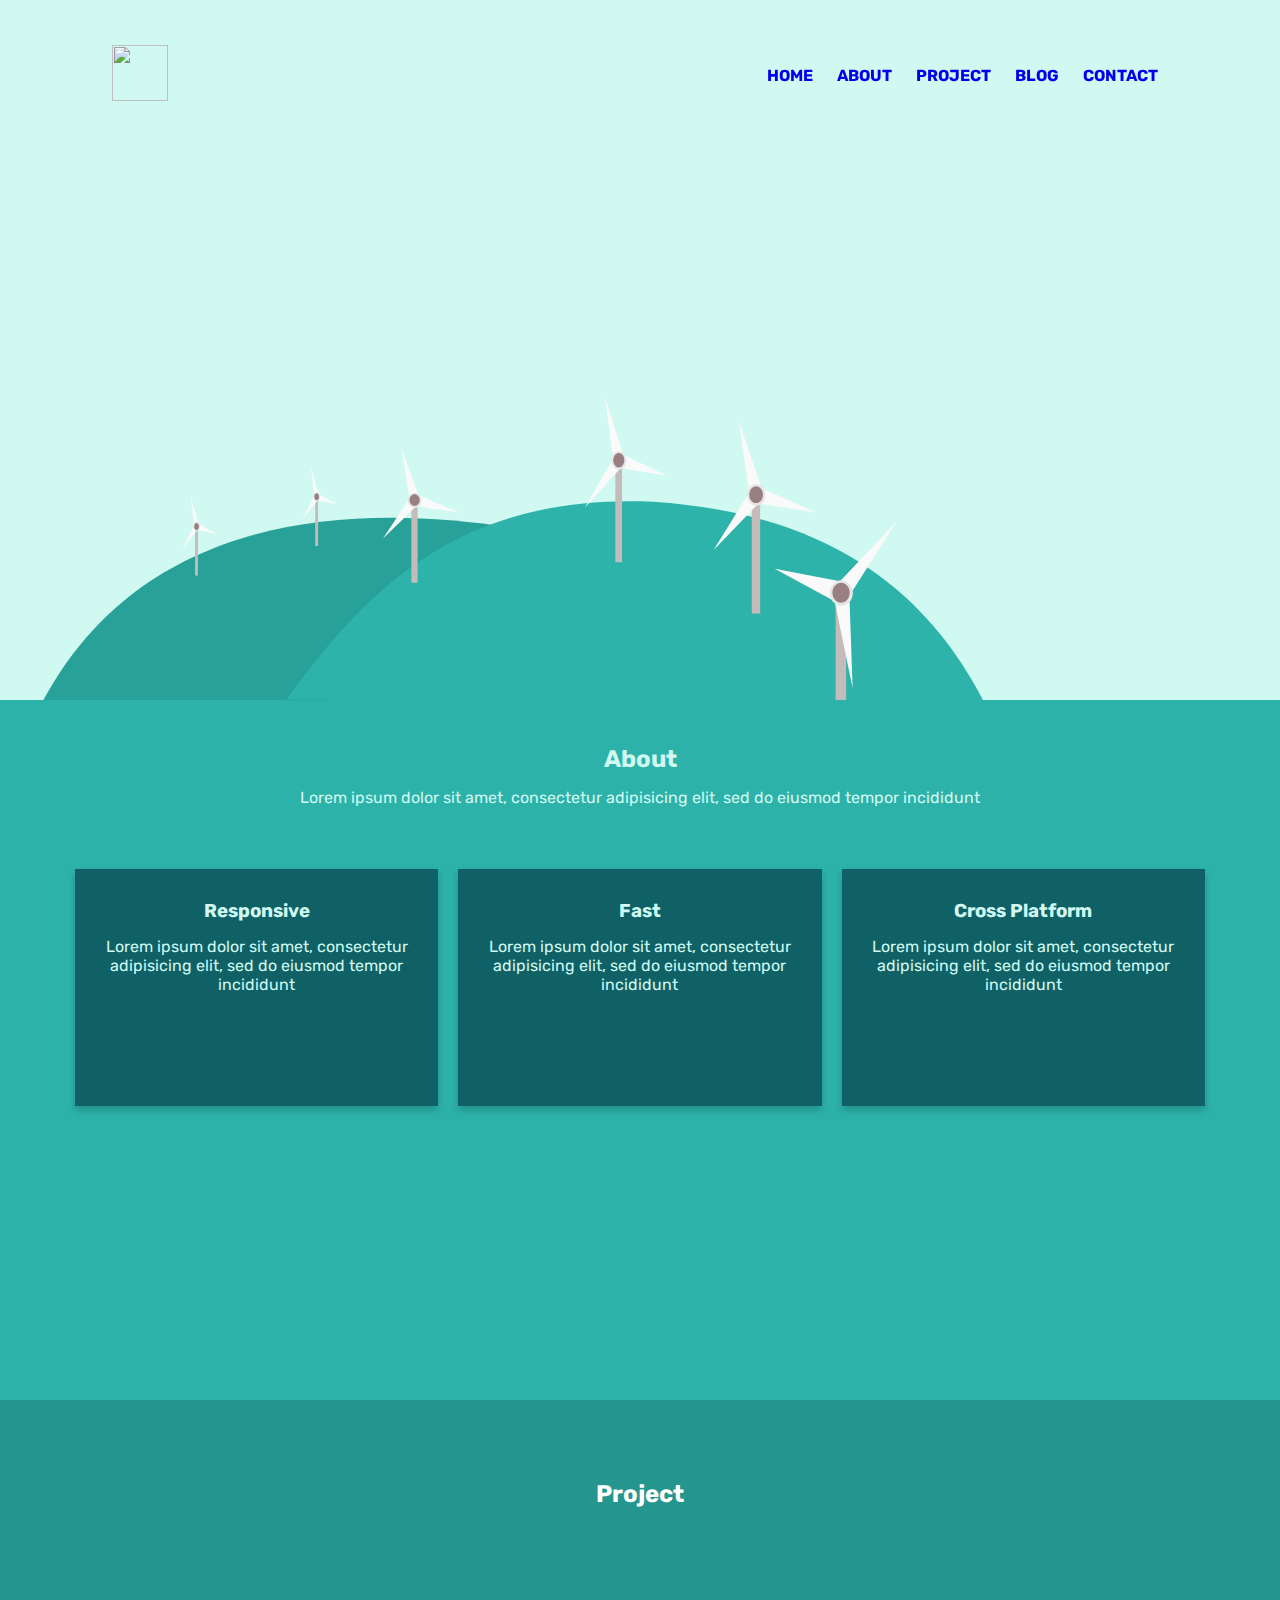
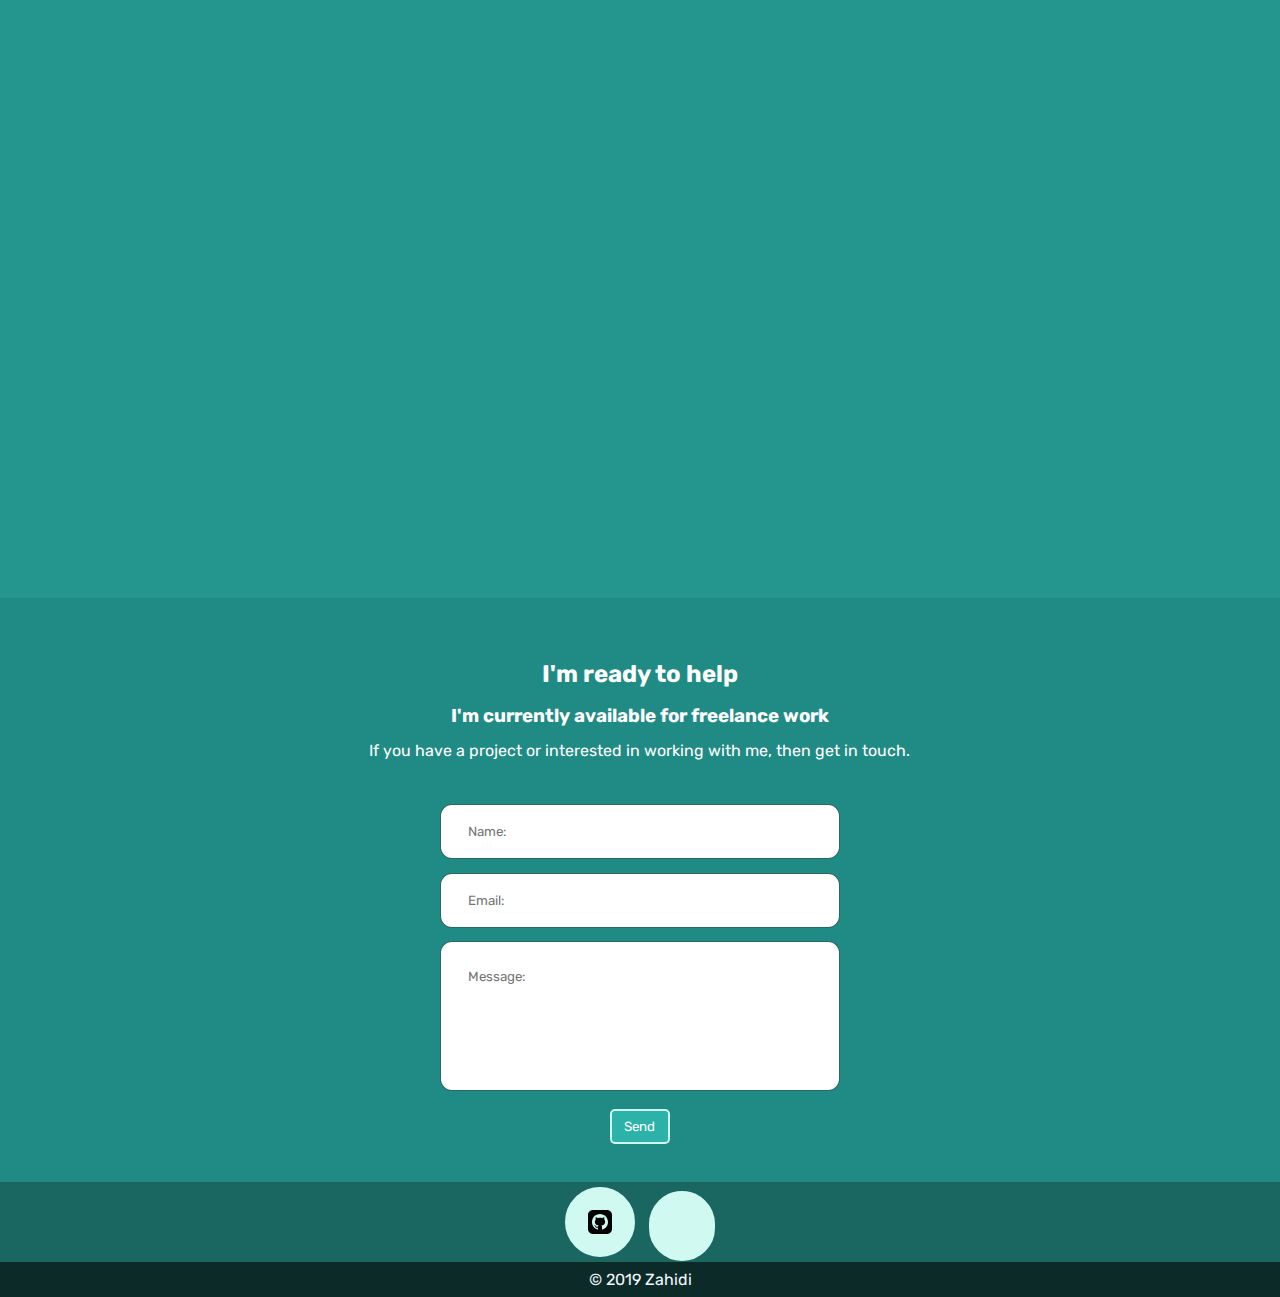
==== index.html @ dbd7392b "footer" ====
<!DOCTYPE html>
<html lang="en">
<head>
    <meta charset="UTF-8">
    <meta http-equiv="X-UA-Compatible" content="IE=edge">
    <meta name="viewport" content="width=device-width, initial-scale=1.0">
    <link rel="stylesheet" href="asset/style.css">
    
    <title>port</title>
</head>
<body>
    <header>
        <nav id="move" class="">
            <div class="logo"><img src="media/logos.svg" alt=""></div>  
            <div class="resp-nav"><a href="javascript:void(0);" onclick="resp()"><i id="icon" class="fas fa-bars"></i></a></div>
            <ul  >
                <li><a href="#home">Home</a></li>
                <li><a href="#about">About</a></li>
                <li><a href="#project">Project</a></li>
                <li><a href="#blog">Blog</a></li>
                <li><a href="#contact">Contact</a></li>
            </ul>
            
          </nav>
          <div class="front">
            <svg xmlns="http://www.w3.org/2000/svg" viewbox="0 0 1024 764" width="1024" height="700" fill="none" viewBox="0 0 1024 764">
                <path fill="#D0F9F1" d="M1024.43-4H-.327v764.436H1024.43V-4Z"/>
                <path fill="#28A198" d="M-.001 765c228.327-426.159 979.774-45.323 976.793-2.658L-.001 765Z"/>
                <path fill="#2DB3A9" d="M266.034 763.371c88.748-123.657 192.411-224.634 399.526-215.836C809.563 557.012 947.077 608.454 1028 768l-761.966-4.629Z"/>
                <path fill="#C6BBBB" d="M632.118 494.962h-7.333v118.624h7.333V494.962Z"/>
                <path fill="#E6E6E6" d="m617.224 586.221-.129-1.161-.719-.685.823.433.808-.482-.695.728-.088 1.167Z"/>
                <path fill="#FAFAFA" d="m591.451 554.262 30.996-53.91-8.912-66.726 19.751 62.509 48.085 23.141-50.747-8.6-39.173 43.586Z"/>
                <path fill="#E6E6E6" d="M628.74 512.752c4.453 0 8.063-4.535 8.063-10.13 0-5.594-3.61-10.129-8.063-10.129-4.453 0-8.063 4.535-8.063 10.129 0 5.595 3.61 10.13 8.063 10.13Z"/>
                <path fill="#998080" d="M628.567 510.232c3.318 0 6.008-3.52 6.008-7.862 0-4.342-2.69-7.862-6.008-7.862s-6.008 3.52-6.008 7.862c0 4.342 2.69 7.862 6.008 7.862Z"/>
                <path fill="#C6BBBB" d="M782.86 531.255h-9.162v138.2h9.162v-138.2Z"/>
                <path fill="#FAFAFA" d="m732.052 600.341 38.726-62.806-11.135-77.738 24.676 72.825 60.075 26.959-63.401-10.018-48.941 50.778Z"/>
                <path fill="#E6E6E6" d="M778.64 551.981c5.563 0 10.073-5.284 10.073-11.801 0-6.518-4.51-11.801-10.073-11.801-5.563 0-10.073 5.283-10.073 11.801 0 6.517 4.51 11.801 10.073 11.801Z"/>
                <path fill="#998080" d="M778.424 549.045c4.145 0 7.506-4.101 7.506-9.159 0-5.059-3.361-9.159-7.506-9.159-4.146 0-7.506 4.1-7.506 9.159 0 5.058 3.36 9.159 7.506 9.159Z"/>
                <path fill="#C6BBBB" d="M876.712 636.711H865.2v163.368h11.512V636.711Z"/>
                <path fill="#FAFAFA" d="m883.77 751.177-19.577-94.837-65.464-35.64 71.27 13.673 61.944-65.437L880.25 650.1l3.52 101.077Z"/>
                <path fill="#E6E6E6" d="M871.409 661.211c6.991 0 12.658-6.246 12.658-13.951 0-7.704-5.667-13.95-12.658-13.95-6.99 0-12.657 6.246-12.657 13.95 0 7.705 5.667 13.951 12.657 13.951Z"/>
                <path fill="#998080" d="M871.137 657.74c5.209 0 9.432-4.847 9.432-10.827 0-5.979-4.223-10.827-9.432-10.827-5.209 0-9.432 4.848-9.432 10.827 0 5.98 4.223 10.827 9.432 10.827Z"/>
                <path fill="#C6BBBB" d="M408.979 539.714h-6.81v96.252h6.81v-96.252Z"/>
                <path fill="#FAFAFA" d="m371.207 587.83 28.788-43.742-8.277-54.142 18.344 50.72 44.659 18.776-47.132-6.977-36.382 35.365Z"/>
                <path fill="#E6E6E6" d="M405.842 554.149c4.136 0 7.489-3.68 7.489-8.219s-3.353-8.219-7.489-8.219c-4.135 0-7.488 3.68-7.488 8.219s3.353 8.219 7.488 8.219Z"/>
                <path fill="#998080" d="M405.682 552.104c3.081 0 5.58-2.856 5.58-6.379 0-3.523-2.499-6.379-5.58-6.379-3.082 0-5.58 2.856-5.58 6.379 0 3.523 2.498 6.379 5.58 6.379Z"/>
                <path fill="#C6BBBB" d="M300.357 538.69h-3.153v57.101h3.153V538.69Z"/>
                <path fill="#FAFAFA" d="m282.866 567.235 13.331-25.95-3.833-32.119 8.494 30.089 20.679 11.139-21.824-4.14-16.847 20.981Z"/>
                <path fill="#E6E6E6" d="M298.905 547.253c1.915 0 3.467-2.183 3.467-4.875 0-2.693-1.552-4.876-3.467-4.876s-3.468 2.183-3.468 4.876c0 2.692 1.553 4.875 3.468 4.875Z"/>
                <path fill="#998080" d="M298.83 546.04c1.427 0 2.584-1.694 2.584-3.784s-1.157-3.784-2.584-3.784-2.584 1.694-2.584 3.784 1.157 3.784 2.584 3.784Z"/>
                <path fill="#C6BBBB" d="M169.234 571.014h-3.154v57.101h3.154v-57.101Z"/>
                <path fill="#FAFAFA" d="m151.743 599.559 13.33-25.95-3.833-32.119 8.494 30.089 20.68 11.139-21.825-4.14-16.846 20.981Z"/>
                <path fill="#E6E6E6" d="M167.781 579.577c1.915 0 3.467-2.183 3.467-4.875 0-2.693-1.552-4.876-3.467-4.876s-3.468 2.183-3.468 4.876c0 2.692 1.553 4.875 3.468 4.875Z"/>
                <path fill="#998080" d="M167.706 578.364c1.427 0 2.584-1.694 2.584-3.784s-1.157-3.784-2.584-3.784c-1.426 0-2.583 1.694-2.583 3.784s1.157 3.784 2.583 3.784Z"/>
              </svg>
              
          </div>
    </header>
    <section class="about">
        <div class="container">
            <div class="prof">
                <h2 class="tite">About</h2>
                <p>Lorem ipsum dolor sit amet, consectetur adipisicing elit, sed do eiusmod tempor incididunt</p>
            </div>
            <div class="cardRow">
                <div class="cardCont">
                    <div class="card">
                        <h3 class="tite">Responsive</h3>
                        <p>Lorem ipsum dolor sit amet, consectetur adipisicing elit, sed do eiusmod tempor incididunt</p>
                    </div>
                </div>
                <div class="cardCont">
                    <div class="card">
                        <h3 class="tite">Fast</h3>
                        <p>Lorem ipsum dolor sit amet, consectetur adipisicing elit, sed do eiusmod tempor incididunt</p>
                    </div>
                </div>
                <div class="cardCont">
                    <div class="card">
                        <h3 class="tite">Cross Platform</h3>
                        <p>Lorem ipsum dolor sit amet, consectetur adipisicing elit, sed do eiusmod tempor incididunt</p>
                    </div>
                </div>
            </div>
        </div>
    </section>
    <section id="project" class="project">
        <div class="container">
            <div class="header">
                <h2>Project</h2>
             </div>
             <div class="row">
                <div class="card-wrap">
                    <div class="col">
                       <div class="hov-card fm" >
                           
                             <div class="card-content">
                                <h3>Base Apparel Coming Soon Page</h3>
                                <h4>HTML CSS JS</h4>
                                <p>Simple Landing Page</p>
                                <button>Visit</button>
                             </div>
                       </div>
                    </div>
                    <div class="col">
                          <div class="hov-card advGen">
                               
                                <div class="card-content">
                                   <h3>Advice Generator</h3>
                                   <h4>HTML SASS JS API </h4>
                                   <p>Advice Generator using api</p>
                                   <button>Visit</button>
                                </div>
                          </div>
                       </div>
                       <div class="col">
                             <div class="hov-card intro">
                                 
                                   <div class="card-content">
                                      <h3>Project Tracking Intro Component</h3>
                                      <h4>HTML CSS JS</h4>
                                      <p>layout and code challenge from Front End Mentor</p>
                                      <button>Visit</button>
                                   </div>
                             </div>
                          </div>
                 </div>
             </div>
             <div class="row">
                <div class="card-wrap">
                    <div class="col">
                       <div class="hov-card fylo" >
                           
                             <div class="card-content">
                                <h3>Fylo Dark Theme</h3>
                                <h4>HTML CSS JS</h4>
                                <p>Simple Responsive design web page</p>
                                <button>Visit</button>
                             </div>
                       </div>
                    </div>
                    <div class="col">
                          <div class="hov-card hud">
                               
                                <div class="card-content">
                                   <h3>Huddle Landing Page</h3>
                                   <h4>HTML CSS</h4>
                                   <p>Simple Landing Page</p>
                                   <button>Visit</button>
                                </div>
                          </div>
                       </div>
                       <div class="col">
                             <div class="hov-card book">
                            
                                   <div class="card-content">
                                      <h3>Simple Bookmark Manager</h3>
                                      <h4>HTML CSS JS</h4>
                                      <p>Responsive design using HTML & CSS</p>
                                      <button>Visit</button>
                                   </div>
                             </div>
                          </div>
                 </div>
             </div>
            
        </div>
       
    </section>
    <section id="contact" class="contact">
        <div class="container">
            <div class="header">
                <h2>I'm ready to help</h2>
                <h3>I'm currently available for freelance work</h3>
                <p>If you have a project or interested in working with me, then get in touch.</p>
        </div>
        <form action="">
            <div class="row"><input type="text" placeholder="Name: "></div>
            <div class="row"><input type="text" placeholder="Email: "></div>
            <div class="row"> <textarea name="Message" placeholder="Message: "  cols="20" rows="4"></textarea></div>
                
                
               
                <button type="submit">Send</button>
        </form>  
    
         
        </div>
       
    </section>
    <footer>
            
        <div class="content">
              

          <div class="social">
            <button type="button">
                <svg xmlns="http://www.w3.org/2000/svg" 
                width="24" 
                height="24" 
                viewBox="0 0 24 24">
                    <path d="M19 0h-14c-2.761 0-5 2.239-5 5v14c0 2.761 2.239 5 5 5h14c2.762 0 5-2.239 5-5v-14c0-2.761-2.238-5-5-5zm-4.466 19.59c-.405.078-.534-.171-.534-.384v-2.195c0-.747-.262-1.233-.55-1.481 1.782-.198 3.654-.875 3.654-3.947 0-.874-.312-1.588-.823-2.147.082-.202.356-1.016-.079-2.117 0 0-.671-.215-2.198.82-.64-.18-1.324-.267-2.004-.271-.68.003-1.364.091-2.003.269-1.528-1.035-2.2-.82-2.2-.82-.434 1.102-.16 1.915-.077 2.118-.512.56-.824 1.273-.824 2.147 0 3.064 1.867 3.751 3.645 3.954-.229.2-.436.552-.508 1.07-.457.204-1.614.557-2.328-.666 0 0-.423-.768-1.227-.825 0 0-.78-.01-.055.487 0 0 .525.246.889 1.17 0 0 .463 1.428 2.688.944v1.489c0 .211-.129.459-.528.385-3.18-1.057-5.472-4.056-5.472-7.59 0-4.419 3.582-8 8-8s8 3.581 8 8c0 3.533-2.289 6.531-5.466 7.59z"/>
                </svg>
            </button>
            <button type="button">
                <?xml version="1.0"?>
                <svg class="svg-icon" fill="#000000" xmlns="http://www.w3.org/2000/svg"  viewBox="0 0 30 30" width="60px" height="60px">  
                      <path d="M15,3C8.373,3,3,8.373,3,15c0,5.623,3.872,10.328,9.092,11.63C12.036,26.468,12,26.28,12,26.047v-2.051 c-0.487,0-1.303,0-1.508,0c-0.821,0-1.551-0.353-1.905-1.009c-0.393-0.729-0.461-1.844-1.435-2.526 c-0.289-0.227-0.069-0.486,0.264-0.451c0.615,0.174,1.125,0.596,1.605,1.222c0.478,0.627,0.703,0.769,1.596,0.769 c0.433,0,1.081-0.025,1.691-0.121c0.328-0.833,0.895-1.6,1.588-1.962c-3.996-0.411-5.903-2.399-5.903-5.098 c0-1.162,0.495-2.286,1.336-3.233C9.053,10.647,8.706,8.73,9.435,8c1.798,0,2.885,1.166,3.146,1.481C13.477,9.174,14.461,9,15.495,9 c1.036,0,2.024,0.174,2.922,0.483C18.675,9.17,19.763,8,21.565,8c0.732,0.731,0.381,2.656,0.102,3.594 c0.836,0.945,1.328,2.066,1.328,3.226c0,2.697-1.904,4.684-5.894,5.097C18.199,20.49,19,22.1,19,23.313v2.734 c0,0.104-0.023,0.179-0.035,0.268C23.641,24.676,27,20.236,27,15C27,8.373,21.627,3,15,3z"/>
                </svg>
            </button>
            </div>
        </div>
        <div class="copyright"> © 2019 Zahidi </div>
    </footer>
    <script src="asset/script.js"></script>
</body>
</html>
---- asset/style.css ----
@import url(https://fonts.googleapis.com/css?family=Rubik&display=swap);
* {
  margin: 0;
  padding: 0;
  box-sizing: border-box;
  border: 0;
  font-family: "Rubik", sans-serif;
  scroll-behavior: smooth;
}

.container {
  margin: 0 auto;
  max-width: 1280px;
  width: 90%;
}

.row {
  margin-left: auto;
  margin-right: auto;
  margin-bottom: 0;
}

.header {
  margin-top: 20px;
  display: block;
  line-height: 2;
  text-align: center;
  margin-bottom: 30px;
}

header nav {
  width: 100%;
  height: 150px;
  align-items: center;
  position: fixed;
  padding: 0 7em;
  z-index: 1;
  transition: all 1s;
}
header nav .logo img {
  width: 56px;
  height: 56px;
}
header nav ul {
  list-style: none;
  text-transform: uppercase;
}
header nav ul li a {
  text-decoration: none;
  font-weight: bold;
}
header nav ul li a:hover {
  color: #D0F9F1;
}
header nav.scroll {
  height: 56px;
  padding: 0 2.5em;
  background-color: #FFF;
}
header .front {
  height: 700px;
  max-width: 100%;
  background-color: #D0F9F1;
  background-size: cover;
  background-position: center;
}

@media only screen and (min-width: 800px) {
  header nav {
    display: flex;
    justify-content: flex-end;
  }
  header nav .resp-nav, header nav .logo, header nav ul li {
    align-self: center;
  }
  header nav ul {
    margin-left: auto;
  }
  header nav ul li {
    display: inline-block;
    padding: 0 10px;
  }
  header nav .resp-nav {
    display: none;
  }
}
.about {
  width: 100%;
  background: #2DB2A9;
  height: 700px;
  color: #D0F9F1;
}
.about .prof {
  padding: 30px 0;
  text-align: center;
}
.about .tite {
  margin: 15px 0;
}
.about .cardCont {
  float: left;
  width: 33%;
  padding: 0 10px;
}
.about .cardRow {
  display: flex;
  margin: 0 -5px;
  align-items: center;
  justify-content: center;
  margin-top: 2rem;
}
.about .cardRow :after {
  content: "";
  display: table;
  clear: both;
}
.about .card {
  box-shadow: 0 4px 8px 0 rgba(0, 0, 0, 0.2);
  padding: 16px;
  text-align: center;
  background-color: #0F6166;
  height: 237px;
}

@media only screen and (max-width: 800px) {
  .cardCont {
    width: 100%;
    display: block;
    margin-bottom: 20px;
  }
}
section#project {
  color: white;
  padding: 50px 0;
  background-color: #25968e;
}
section#project .card-wrap {
  display: flex;
  flex-wrap: wrap;
  justify-content: center;
}
section#project .card-wrap .col {
  flex: 30%;
  max-width: 30%;
}
section#project .card-wrap .col .advGen {
  background: url(/portresp/images/advice.png) no-repeat center;
}
section#project .card-wrap .col .book {
  background: url(/portresp/images/bookfm.png) no-repeat center;
}
section#project .card-wrap .col .fm {
  background: url(/portresp/images/fm1.png) no-repeat center;
}
section#project .card-wrap .col .fylo {
  background: url(/portresp/images/fylo.png) no-repeat center;
}
section#project .card-wrap .col .hud {
  background: url(/portresp/images/hud.png) no-repeat center;
}
section#project .card-wrap .col .intro {
  background: url(/portresp/images/intro.png) no-repeat center;
}
section#project .hov-card {
  width: 100%;
  height: 300px;
}
section#project .hov-card .card-content {
  color: white;
  display: none;
  text-align: center;
  background-color: rgba(22, 87, 82, 0.9058823529);
  z-index: 1;
  line-height: 2;
  height: 100%;
  padding: 1.5em;
}
section#project .hov-card .card-content button {
  color: white;
  width: 60px;
  height: 35px;
  border-radius: 5px;
  background-color: #2DB2A9;
  border: 2px solid #D0F9F1;
  margin-top: 4em;
}
section#project .hov-card .card-content button:hover {
  background-color: #D0F9F1;
  color: #2DB2A9;
}
section#project .hov-card .card-content h3 {
  font-weight: bold;
  height: 70px;
  width: auto;
}
section#project .hov-card .card-content h4 {
  color: rgb(255, 255, 255);
  font-size: 22px;
  height: 50px;
  width: auto;
}
section#project .hov-card .card-content p {
  height: 40px;
  width: auto;
  line-height: 1.5;
}
section#project .hov-card:hover .card-content {
  display: block;
}

@media only screen and (max-width: 800px) {
  .card-wrap .col {
    flex: 50%;
    max-width: 50%;
  }
}
section#contact {
  background-color: #208b84;
  width: auto;
  height: auto;
  padding: 2em;
  text-align: center;
  color: #fff;
}
section#contact form {
  display: block;
}
section#contact form input[type=text] {
  height: 50px;
  width: 400px;
  border: 1px solid rgba(22, 87, 82, 0.9058823529);
  padding: 2em;
  border-radius: 12px;
  margin: 0.5em auto;
}
section#contact form textArea {
  height: 150px;
  width: 400px;
  border: 1px solid rgba(22, 87, 82, 0.9058823529);
  padding: 2em;
  border-radius: 12px;
  margin: 0.5em auto;
  box-sizing: border-box;
  resize: none;
}
section#contact form button {
  margin: 0.5em auto;
}
section#contact form input[type=text]:focus {
  border: 2px solid rgba(22, 87, 82, 0.9058823529);
}
section#contact button {
  color: white;
  width: 60px;
  height: 35px;
  border-radius: 5px;
  background-color: #2DB2A9;
  border: 2px solid #D0F9F1;
  margin-top: 4em;
}
section#contact button:hover {
  background-color: #D0F9F1;
  color: #2DB2A9;
}

footer {
  background-color: #1a6661;
}
footer .content {
  text-align: center;
  display: block;
  height: 80px;
}
footer .content .social i {
  font-size: 32px;
  margin: 0.2em;
}
footer .content .social a {
  color: #fff;
}
footer .content .social a:hover {
  color: #25968e;
}
footer .copyright {
  display: block;
  text-align: center;
  background-color: #0c2b28;
  padding: 0.5em;
  color: aliceblue;
}
footer button {
  height: 70px;
  margin: 5px;
  font-size: 1.25em;
  font-weight: bold;
  line-height: 1;
  text-transform: uppercase;
  position: relative;
  border: 0.1875em solid;
  padding: 1em;
  color: #D0F9F1;
  background: #D0F9F1;
  border-radius: 0.125em;
  transition: background 0.3s;
  border-radius: 50px;
}
footer button:hover, footer button:focus {
  color: #0F6166;
  background: #D0F9F1;
}
footer button:active {
  top: 0.08em;
}
footer .svg-icon {
  /* Place the icon on the text baseline. */
  position: relative;
  top: 0.125em;
  /* Prevent the icon from shrinking inside a flex container. */
  flex-shrink: 0;
  /* Scale the icon to match the font-size of the parent element. */
  height: 1em;
  width: 1em;
  /* Let the icon take whatever color the parent has. */
  fill: currentColor;
  /*
   * If the icon is used on a link, which has a color transition,
   * we can also use a transition on the fill value.
  */
  transition: fill 0.3s;
}

/*# sourceMappingURL=style.css.map */
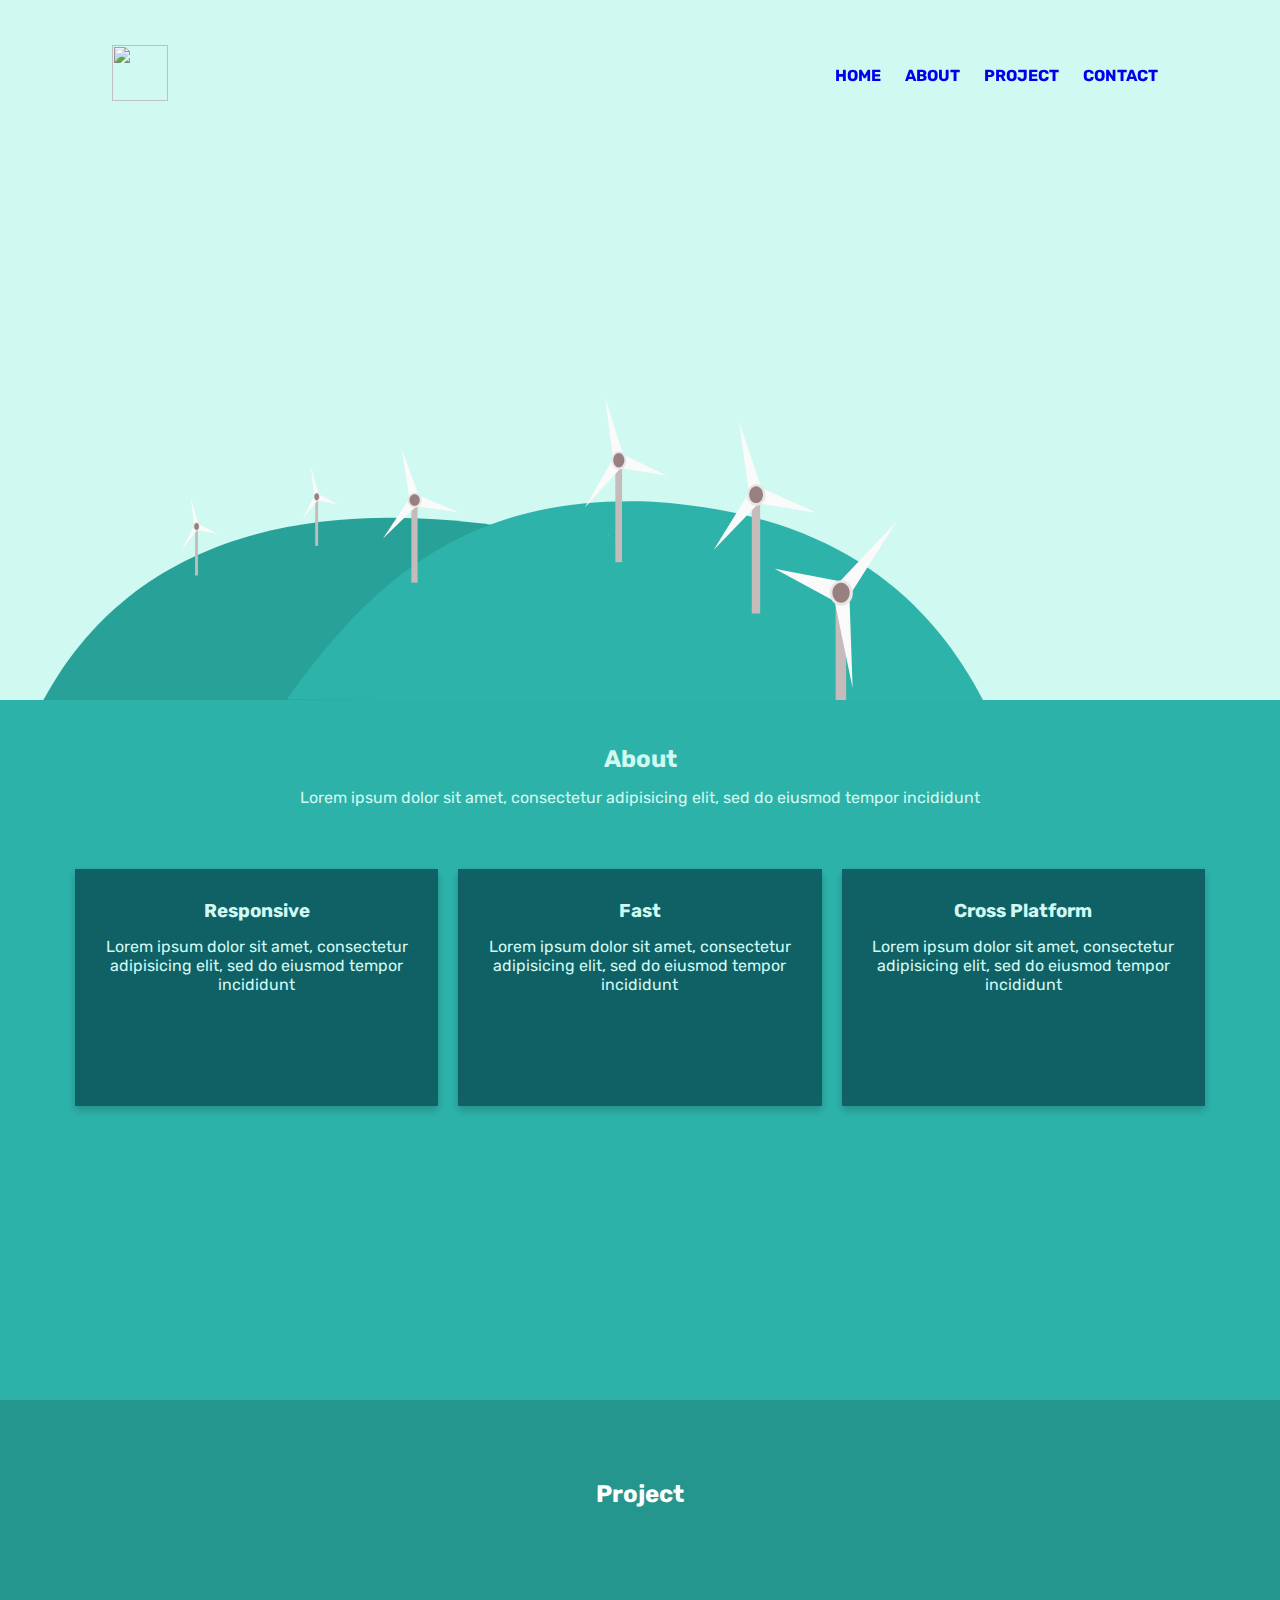
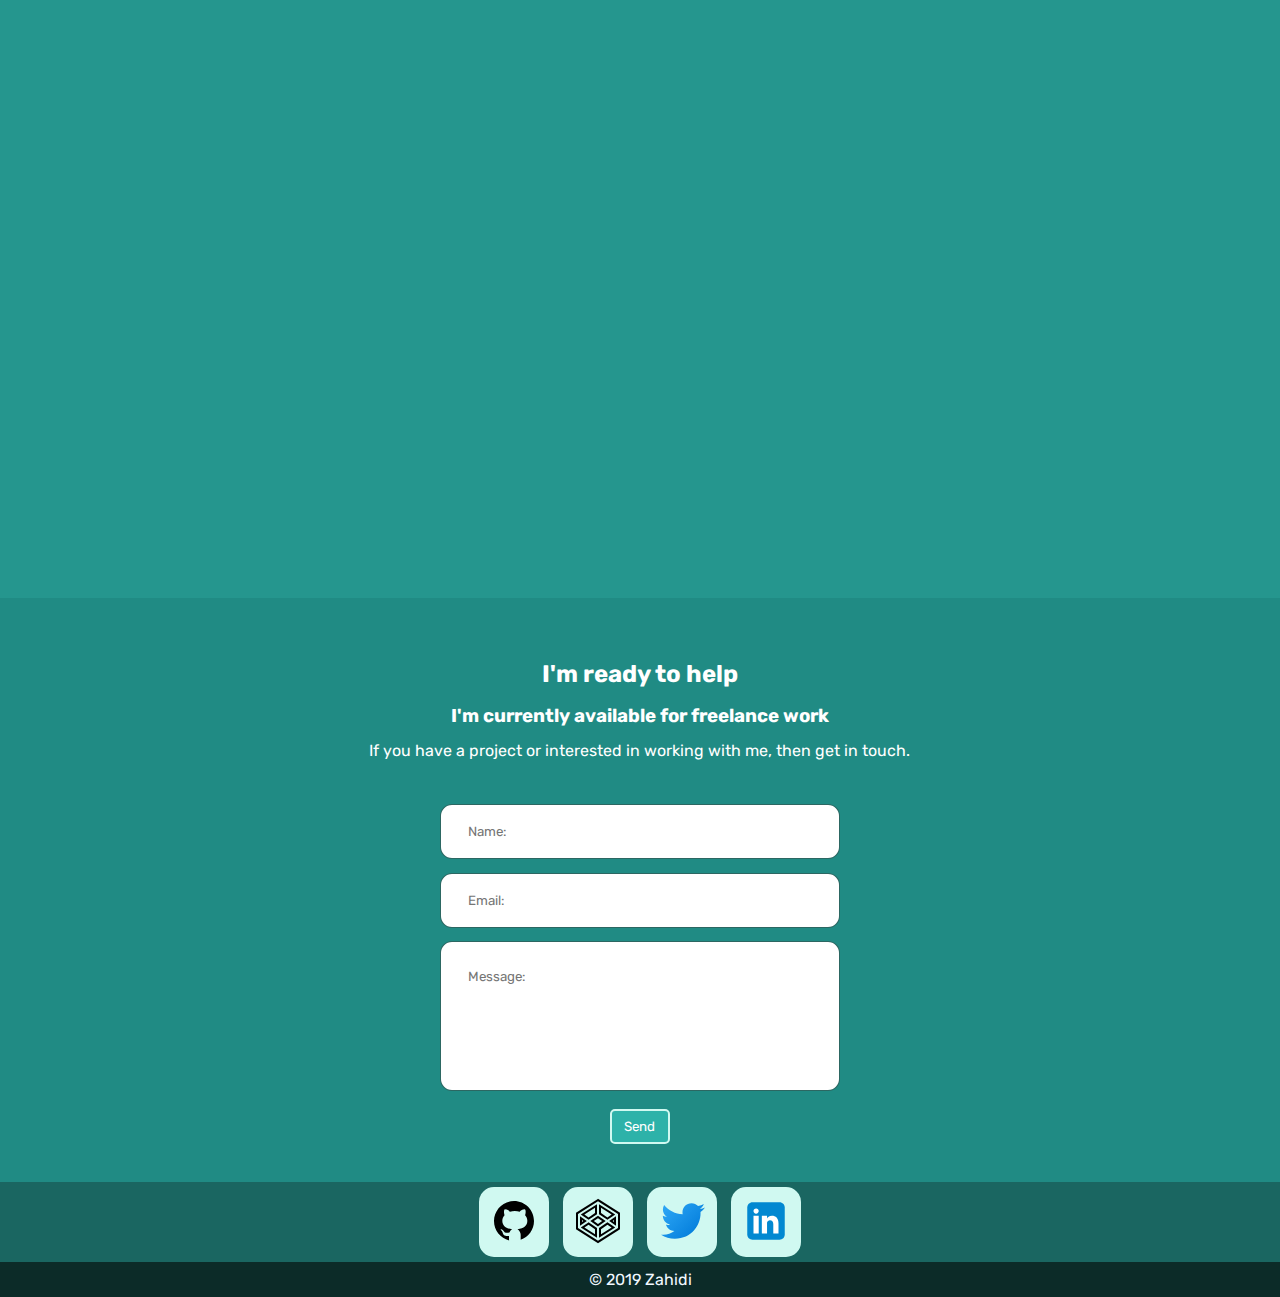
==== commit bddbc61b: "foot icon" ====
--- a/index.html
+++ b/index.html
@@ -17,7 +17,6 @@
                 <li><a href="#home">Home</a></li>
                 <li><a href="#about">About</a></li>
                 <li><a href="#project">Project</a></li>
-                <li><a href="#blog">Blog</a></li>
                 <li><a href="#contact">Contact</a></li>
             </ul>
             
@@ -195,18 +194,28 @@
 
           <div class="social">
             <button type="button">
-                <svg xmlns="http://www.w3.org/2000/svg" 
-                width="24" 
-                height="24" 
-                viewBox="0 0 24 24">
-                    <path d="M19 0h-14c-2.761 0-5 2.239-5 5v14c0 2.761 2.239 5 5 5h14c2.762 0 5-2.239 5-5v-14c0-2.761-2.238-5-5-5zm-4.466 19.59c-.405.078-.534-.171-.534-.384v-2.195c0-.747-.262-1.233-.55-1.481 1.782-.198 3.654-.875 3.654-3.947 0-.874-.312-1.588-.823-2.147.082-.202.356-1.016-.079-2.117 0 0-.671-.215-2.198.82-.64-.18-1.324-.267-2.004-.271-.68.003-1.364.091-2.003.269-1.528-1.035-2.2-.82-2.2-.82-.434 1.102-.16 1.915-.077 2.118-.512.56-.824 1.273-.824 2.147 0 3.064 1.867 3.751 3.645 3.954-.229.2-.436.552-.508 1.07-.457.204-1.614.557-2.328-.666 0 0-.423-.768-1.227-.825 0 0-.78-.01-.055.487 0 0 .525.246.889 1.17 0 0 .463 1.428 2.688.944v1.489c0 .211-.129.459-.528.385-3.18-1.057-5.472-4.056-5.472-7.59 0-4.419 3.582-8 8-8s8 3.581 8 8c0 3.533-2.289 6.531-5.466 7.59z"/>
-                </svg>
-            </button>
-            <button type="button">
-                <?xml version="1.0"?>
-                <svg class="svg-icon" fill="#000000" xmlns="http://www.w3.org/2000/svg"  viewBox="0 0 30 30" width="60px" height="60px">  
-                      <path d="M15,3C8.373,3,3,8.373,3,15c0,5.623,3.872,10.328,9.092,11.63C12.036,26.468,12,26.28,12,26.047v-2.051 c-0.487,0-1.303,0-1.508,0c-0.821,0-1.551-0.353-1.905-1.009c-0.393-0.729-0.461-1.844-1.435-2.526 c-0.289-0.227-0.069-0.486,0.264-0.451c0.615,0.174,1.125,0.596,1.605,1.222c0.478,0.627,0.703,0.769,1.596,0.769 c0.433,0,1.081-0.025,1.691-0.121c0.328-0.833,0.895-1.6,1.588-1.962c-3.996-0.411-5.903-2.399-5.903-5.098 c0-1.162,0.495-2.286,1.336-3.233C9.053,10.647,8.706,8.73,9.435,8c1.798,0,2.885,1.166,3.146,1.481C13.477,9.174,14.461,9,15.495,9 c1.036,0,2.024,0.174,2.922,0.483C18.675,9.17,19.763,8,21.565,8c0.732,0.731,0.381,2.656,0.102,3.594 c0.836,0.945,1.328,2.066,1.328,3.226c0,2.697-1.904,4.684-5.894,5.097C18.199,20.49,19,22.1,19,23.313v2.734 c0,0.104-0.023,0.179-0.035,0.268C23.641,24.676,27,20.236,27,15C27,8.373,21.627,3,15,3z"/>
-                </svg>
+                <svg xmlns="http://www.w3.org/2000/svg" x="0px" y="0px"
+                    width="50" height="50"
+                    viewBox="0 0 30 30"
+                    >    <path d="M15,3C8.373,3,3,8.373,3,15c0,5.623,3.872,10.328,9.092,11.63C12.036,26.468,12,26.28,12,26.047v-2.051 c-0.487,0-1.303,0-1.508,0c-0.821,0-1.551-0.353-1.905-1.009c-0.393-0.729-0.461-1.844-1.435-2.526 c-0.289-0.227-0.069-0.486,0.264-0.451c0.615,0.174,1.125,0.596,1.605,1.222c0.478,0.627,0.703,0.769,1.596,0.769 c0.433,0,1.081-0.025,1.691-0.121c0.328-0.833,0.895-1.6,1.588-1.962c-3.996-0.411-5.903-2.399-5.903-5.098 c0-1.162,0.495-2.286,1.336-3.233C9.053,10.647,8.706,8.73,9.435,8c1.798,0,2.885,1.166,3.146,1.481C13.477,9.174,14.461,9,15.495,9 c1.036,0,2.024,0.174,2.922,0.483C18.675,9.17,19.763,8,21.565,8c0.732,0.731,0.381,2.656,0.102,3.594 c0.836,0.945,1.328,2.066,1.328,3.226c0,2.697-1.904,4.684-5.894,5.097C18.199,20.49,19,22.1,19,23.313v2.734 c0,0.104-0.023,0.179-0.035,0.268C23.641,24.676,27,20.236,27,15C27,8.373,21.627,3,15,3z"></path></svg>
+            </button>
+            <button type="button">
+                <svg xmlns="http://www.w3.org/2000/svg" x="0px" y="0px"
+                width="50" height="50"
+                viewBox="0 0 50 50"
+                ><path d="M 25 2.8125 L 24.464844 3.15625 L 3 16.796875 L 3 33.203125 L 25 47.1875 L 47 33.203125 L 47 16.796875 Z M 25 5.1875 L 45 17.894531 L 45 32.105469 L 25 44.8125 L 5 32.105469 L 5 17.894531 Z M 24 8.128906 L 7.761719 18.449219 L 15.582031 23.871094 L 24 18.136719 Z M 26 8.128906 L 26 18.136719 L 26.4375 18.433594 L 34.417969 23.871094 L 42.238281 18.449219 Z M 22 11.769531 L 22 17.078125 L 15.59375 21.445313 L 11.375 18.519531 Z M 28 11.769531 L 38.625 18.519531 L 34.40625 21.441406 L 28 17.078125 Z M 25 19.8125 L 17.300781 25.0625 L 25 30.398438 L 25.570313 30.003906 L 32.699219 25.0625 Z M 7 20.292969 L 7 29.722656 L 13.859375 25.046875 L 12.660156 24.21875 Z M 43 20.296875 L 36.140625 25.046875 L 37.34375 25.871094 L 43 29.722656 Z M 25 22.234375 L 29.167969 25.078125 L 25 27.964844 L 20.832031 25.078125 Z M 9 24.113281 L 10.328125 25.035156 L 9 25.9375 Z M 41 24.113281 L 41 25.9375 L 39.671875 25.035156 Z M 15.574219 26.238281 L 15.003906 26.625 L 7.773438 31.558594 L 24 41.871094 L 24 32.078125 Z M 34.425781 26.238281 L 26 32.078125 L 26 41.871094 L 42.226563 31.558594 Z M 15.5625 28.667969 L 22 33.125 L 22 38.230469 L 11.40625 31.5 Z M 34.4375 28.667969 L 38.59375 31.5 L 28 38.230469 L 28 33.125 Z"></path></svg>
+            </button>
+            <button type="button">
+                <svg xmlns="http://www.w3.org/2000/svg" x="0px" y="0px"
+                    width="50" height="50"
+                    viewBox="0 0 48 48"
+                    ><linearGradient id="_osn9zIN2f6RhTsY8WhY4a_5MQ0gPAYYx7a_gr1" x1="10.341" x2="40.798" y1="8.312" y2="38.769" gradientUnits="userSpaceOnUse"><stop offset="0" stop-color="#2aa4f4"></stop><stop offset="1" stop-color="#007ad9"></stop></linearGradient><path fill="url(#_osn9zIN2f6RhTsY8WhY4a_5MQ0gPAYYx7a_gr1)" d="M46.105,11.02c-1.551,0.687-3.219,1.145-4.979,1.362c1.789-1.062,3.166-2.756,3.812-4.758	c-1.674,0.981-3.529,1.702-5.502,2.082C37.86,8.036,35.612,7,33.122,7c-4.783,0-8.661,3.843-8.661,8.582	c0,0.671,0.079,1.324,0.226,1.958c-7.196-0.361-13.579-3.782-17.849-8.974c-0.75,1.269-1.172,2.754-1.172,4.322	c0,2.979,1.525,5.602,3.851,7.147c-1.42-0.043-2.756-0.438-3.926-1.072c0,0.026,0,0.064,0,0.101c0,4.163,2.986,7.63,6.944,8.419	c-0.723,0.198-1.488,0.308-2.276,0.308c-0.559,0-1.104-0.063-1.632-0.158c1.102,3.402,4.299,5.889,8.087,5.963	c-2.964,2.298-6.697,3.674-10.756,3.674c-0.701,0-1.387-0.04-2.065-0.122C7.73,39.577,12.283,41,17.171,41	c15.927,0,24.641-13.079,24.641-24.426c0-0.372-0.012-0.742-0.029-1.108C43.483,14.265,44.948,12.751,46.105,11.02"></path></svg>
+            </button>
+            <button type="button">
+                <svg xmlns="http://www.w3.org/2000/svg" x="0px" y="0px"
+                    width="50" height="50"
+                    viewBox="0 0 48 48"
+                    ><path fill="#0288D1" d="M42,37c0,2.762-2.238,5-5,5H11c-2.761,0-5-2.238-5-5V11c0-2.762,2.239-5,5-5h26c2.762,0,5,2.238,5,5V37z"></path><path fill="#FFF" d="M12 19H17V36H12zM14.485 17h-.028C12.965 17 12 15.888 12 14.499 12 13.08 12.995 12 14.514 12c1.521 0 2.458 1.08 2.486 2.499C17 15.887 16.035 17 14.485 17zM36 36h-5v-9.099c0-2.198-1.225-3.698-3.192-3.698-1.501 0-2.313 1.012-2.707 1.99C24.957 25.543 25 26.511 25 27v9h-5V19h5v2.616C25.721 20.5 26.85 19 29.738 19c3.578 0 6.261 2.25 6.261 7.274L36 36 36 36z"></path></svg>
             </button>
             </div>
         </div>
--- a/asset/style.css
+++ b/asset/style.css
@@ -290,6 +290,7 @@
 }
 footer button {
   height: 70px;
+  width: 70px;
   margin: 5px;
   font-size: 1.25em;
   font-weight: bold;
@@ -297,16 +298,20 @@
   text-transform: uppercase;
   position: relative;
   border: 0.1875em solid;
-  padding: 1em;
   color: #D0F9F1;
   background: #D0F9F1;
-  border-radius: 0.125em;
   transition: background 0.3s;
-  border-radius: 50px;
+  border-radius: 15px;
 }
 footer button:hover, footer button:focus {
-  color: #0F6166;
-  background: #D0F9F1;
+  color: #1a6661;
+  background: #0c2b28;
+}
+footer button svg {
+  fill: #000;
+}
+footer button svg:hover, footer button svg:focus {
+  fill: #fff;
 }
 footer button:active {
   top: 0.08em;
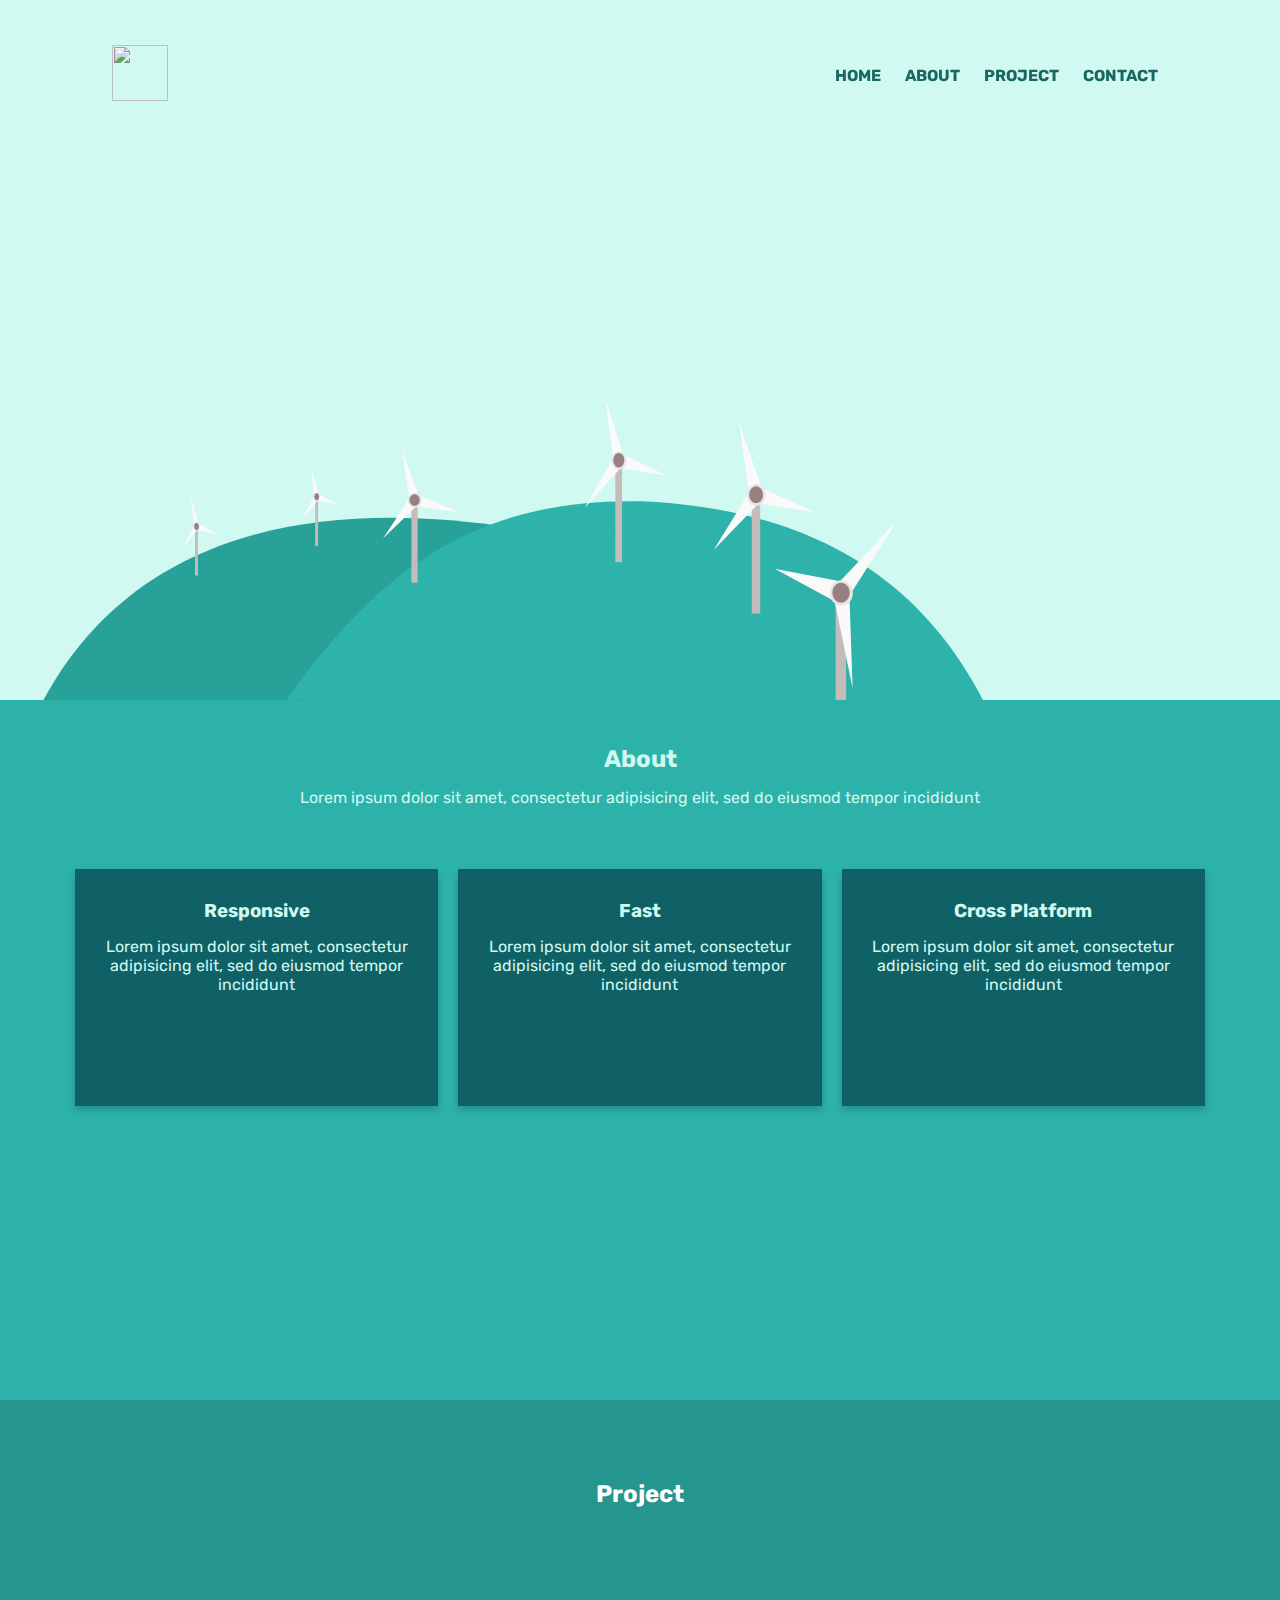
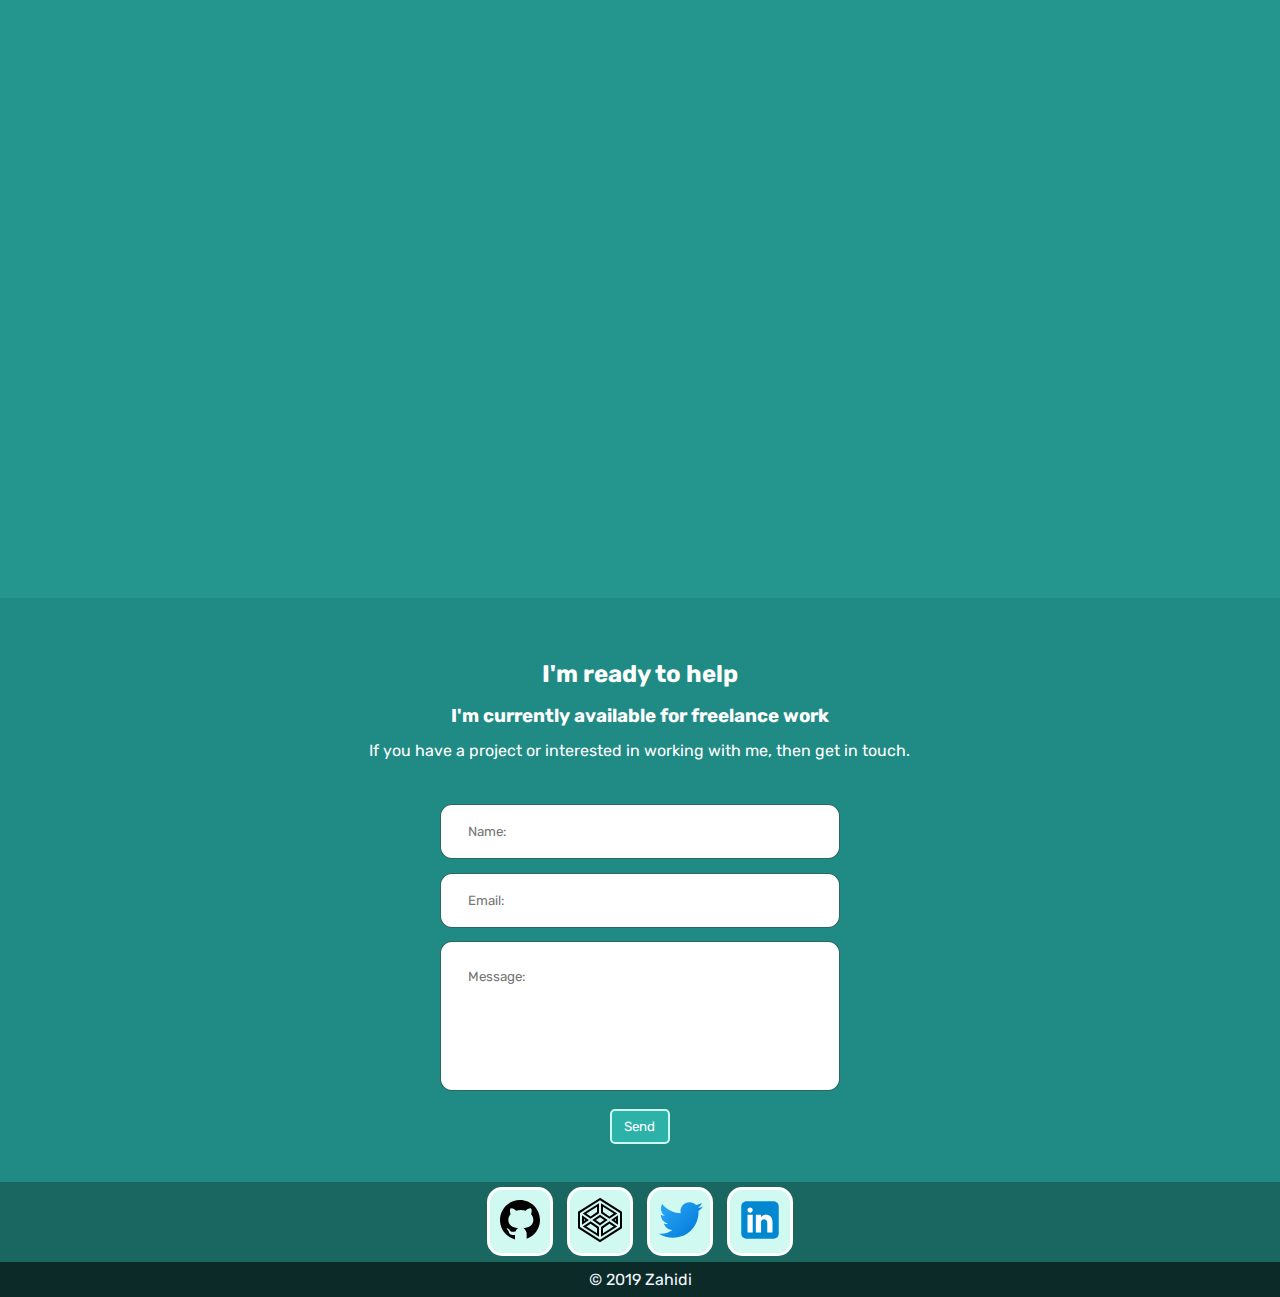
==== commit 5d9cabb5: "fin" ====
--- a/index.html
+++ b/index.html
@@ -97,7 +97,7 @@
                                 <h3>Base Apparel Coming Soon Page</h3>
                                 <h4>HTML CSS JS</h4>
                                 <p>Simple Landing Page</p>
-                                <button>Visit</button>
+                                <a href="FeMentor/fm1/">Visit</a>
                              </div>
                        </div>
                     </div>
@@ -108,7 +108,7 @@
                                    <h3>Advice Generator</h3>
                                    <h4>HTML SASS JS API </h4>
                                    <p>Advice Generator using api</p>
-                                   <button>Visit</button>
+                                   <a href="FeMentor/advice/">Visit</a>
                                 </div>
                           </div>
                        </div>
@@ -119,7 +119,7 @@
                                       <h3>Project Tracking Intro Component</h3>
                                       <h4>HTML CSS JS</h4>
                                       <p>layout and code challenge from Front End Mentor</p>
-                                      <button>Visit</button>
+                                      <a href="FeMentor/intro/">Visit</a>
                                    </div>
                              </div>
                           </div>
@@ -134,7 +134,7 @@
                                 <h3>Fylo Dark Theme</h3>
                                 <h4>HTML CSS JS</h4>
                                 <p>Simple Responsive design web page</p>
-                                <button>Visit</button>
+                                <a href="FeMentor/fylo-dark/">Visit</a>
                              </div>
                        </div>
                     </div>
@@ -145,7 +145,7 @@
                                    <h3>Huddle Landing Page</h3>
                                    <h4>HTML CSS</h4>
                                    <p>Simple Landing Page</p>
-                                   <button>Visit</button>
+                                   <a href="FeMentor/hud/">Visit</a>
                                 </div>
                           </div>
                        </div>
@@ -156,7 +156,7 @@
                                       <h3>Simple Bookmark Manager</h3>
                                       <h4>HTML CSS JS</h4>
                                       <p>Responsive design using HTML & CSS</p>
-                                      <button>Visit</button>
+                                      <a href="FeMentor/book/">Visit</a>
                                    </div>
                              </div>
                           </div>
@@ -193,30 +193,30 @@
               
 
           <div class="social">
-            <button type="button">
+            <a class="button" type="button" href="https://github.com/zahidi14">
                 <svg xmlns="http://www.w3.org/2000/svg" x="0px" y="0px"
                     width="50" height="50"
                     viewBox="0 0 30 30"
                     >    <path d="M15,3C8.373,3,3,8.373,3,15c0,5.623,3.872,10.328,9.092,11.63C12.036,26.468,12,26.28,12,26.047v-2.051 c-0.487,0-1.303,0-1.508,0c-0.821,0-1.551-0.353-1.905-1.009c-0.393-0.729-0.461-1.844-1.435-2.526 c-0.289-0.227-0.069-0.486,0.264-0.451c0.615,0.174,1.125,0.596,1.605,1.222c0.478,0.627,0.703,0.769,1.596,0.769 c0.433,0,1.081-0.025,1.691-0.121c0.328-0.833,0.895-1.6,1.588-1.962c-3.996-0.411-5.903-2.399-5.903-5.098 c0-1.162,0.495-2.286,1.336-3.233C9.053,10.647,8.706,8.73,9.435,8c1.798,0,2.885,1.166,3.146,1.481C13.477,9.174,14.461,9,15.495,9 c1.036,0,2.024,0.174,2.922,0.483C18.675,9.17,19.763,8,21.565,8c0.732,0.731,0.381,2.656,0.102,3.594 c0.836,0.945,1.328,2.066,1.328,3.226c0,2.697-1.904,4.684-5.894,5.097C18.199,20.49,19,22.1,19,23.313v2.734 c0,0.104-0.023,0.179-0.035,0.268C23.641,24.676,27,20.236,27,15C27,8.373,21.627,3,15,3z"></path></svg>
-            </button>
-            <button type="button">
+            </a>
+            <a class="button" type="button" href="https://codepen.io/zahidi14">
                 <svg xmlns="http://www.w3.org/2000/svg" x="0px" y="0px"
                 width="50" height="50"
                 viewBox="0 0 50 50"
                 ><path d="M 25 2.8125 L 24.464844 3.15625 L 3 16.796875 L 3 33.203125 L 25 47.1875 L 47 33.203125 L 47 16.796875 Z M 25 5.1875 L 45 17.894531 L 45 32.105469 L 25 44.8125 L 5 32.105469 L 5 17.894531 Z M 24 8.128906 L 7.761719 18.449219 L 15.582031 23.871094 L 24 18.136719 Z M 26 8.128906 L 26 18.136719 L 26.4375 18.433594 L 34.417969 23.871094 L 42.238281 18.449219 Z M 22 11.769531 L 22 17.078125 L 15.59375 21.445313 L 11.375 18.519531 Z M 28 11.769531 L 38.625 18.519531 L 34.40625 21.441406 L 28 17.078125 Z M 25 19.8125 L 17.300781 25.0625 L 25 30.398438 L 25.570313 30.003906 L 32.699219 25.0625 Z M 7 20.292969 L 7 29.722656 L 13.859375 25.046875 L 12.660156 24.21875 Z M 43 20.296875 L 36.140625 25.046875 L 37.34375 25.871094 L 43 29.722656 Z M 25 22.234375 L 29.167969 25.078125 L 25 27.964844 L 20.832031 25.078125 Z M 9 24.113281 L 10.328125 25.035156 L 9 25.9375 Z M 41 24.113281 L 41 25.9375 L 39.671875 25.035156 Z M 15.574219 26.238281 L 15.003906 26.625 L 7.773438 31.558594 L 24 41.871094 L 24 32.078125 Z M 34.425781 26.238281 L 26 32.078125 L 26 41.871094 L 42.226563 31.558594 Z M 15.5625 28.667969 L 22 33.125 L 22 38.230469 L 11.40625 31.5 Z M 34.4375 28.667969 L 38.59375 31.5 L 28 38.230469 L 28 33.125 Z"></path></svg>
-            </button>
-            <button type="button">
+            </a>
+            <a class="button" type="button" href="https://twitter.com/Zahidi14">
                 <svg xmlns="http://www.w3.org/2000/svg" x="0px" y="0px"
                     width="50" height="50"
                     viewBox="0 0 48 48"
                     ><linearGradient id="_osn9zIN2f6RhTsY8WhY4a_5MQ0gPAYYx7a_gr1" x1="10.341" x2="40.798" y1="8.312" y2="38.769" gradientUnits="userSpaceOnUse"><stop offset="0" stop-color="#2aa4f4"></stop><stop offset="1" stop-color="#007ad9"></stop></linearGradient><path fill="url(#_osn9zIN2f6RhTsY8WhY4a_5MQ0gPAYYx7a_gr1)" d="M46.105,11.02c-1.551,0.687-3.219,1.145-4.979,1.362c1.789-1.062,3.166-2.756,3.812-4.758	c-1.674,0.981-3.529,1.702-5.502,2.082C37.86,8.036,35.612,7,33.122,7c-4.783,0-8.661,3.843-8.661,8.582	c0,0.671,0.079,1.324,0.226,1.958c-7.196-0.361-13.579-3.782-17.849-8.974c-0.75,1.269-1.172,2.754-1.172,4.322	c0,2.979,1.525,5.602,3.851,7.147c-1.42-0.043-2.756-0.438-3.926-1.072c0,0.026,0,0.064,0,0.101c0,4.163,2.986,7.63,6.944,8.419	c-0.723,0.198-1.488,0.308-2.276,0.308c-0.559,0-1.104-0.063-1.632-0.158c1.102,3.402,4.299,5.889,8.087,5.963	c-2.964,2.298-6.697,3.674-10.756,3.674c-0.701,0-1.387-0.04-2.065-0.122C7.73,39.577,12.283,41,17.171,41	c15.927,0,24.641-13.079,24.641-24.426c0-0.372-0.012-0.742-0.029-1.108C43.483,14.265,44.948,12.751,46.105,11.02"></path></svg>
-            </button>
-            <button type="button">
+            </a>
+            <a class="button" type="button" href="https://www.linkedin.com/in/zahidi-d-858aab185/">
                 <svg xmlns="http://www.w3.org/2000/svg" x="0px" y="0px"
                     width="50" height="50"
                     viewBox="0 0 48 48"
                     ><path fill="#0288D1" d="M42,37c0,2.762-2.238,5-5,5H11c-2.761,0-5-2.238-5-5V11c0-2.762,2.239-5,5-5h26c2.762,0,5,2.238,5,5V37z"></path><path fill="#FFF" d="M12 19H17V36H12zM14.485 17h-.028C12.965 17 12 15.888 12 14.499 12 13.08 12.995 12 14.514 12c1.521 0 2.458 1.08 2.486 2.499C17 15.887 16.035 17 14.485 17zM36 36h-5v-9.099c0-2.198-1.225-3.698-3.192-3.698-1.501 0-2.313 1.012-2.707 1.99C24.957 25.543 25 26.511 25 27v9h-5V19h5v2.616C25.721 20.5 26.85 19 29.738 19c3.578 0 6.261 2.25 6.261 7.274L36 36 36 36z"></path></svg>
-            </button>
+            </a>
             </div>
         </div>
         <div class="copyright"> © 2019 Zahidi </div>
--- a/asset/style.css
+++ b/asset/style.css
@@ -46,16 +46,20 @@
   text-transform: uppercase;
 }
 header nav ul li a {
+  color: #1a6661;
   text-decoration: none;
   font-weight: bold;
 }
 header nav ul li a:hover {
-  color: #D0F9F1;
+  color: #228f88;
 }
 header nav.scroll {
   height: 56px;
   padding: 0 2.5em;
-  background-color: #FFF;
+  background-color: #1a6661;
+}
+header nav.scroll li a {
+  color: #D0F9F1;
 }
 header .front {
   height: 700px;
@@ -175,16 +179,18 @@
   height: 100%;
   padding: 1.5em;
 }
-section#project .hov-card .card-content button {
+section#project .hov-card .card-content a {
   color: white;
-  width: 60px;
-  height: 35px;
+  width: 115px;
+  height: 25px;
   border-radius: 5px;
   background-color: #2DB2A9;
   border: 2px solid #D0F9F1;
   margin-top: 4em;
-}
-section#project .hov-card .card-content button:hover {
+  text-decoration: none;
+  padding: 4px;
+}
+section#project .hov-card .card-content a:hover {
   background-color: #D0F9F1;
   color: #2DB2A9;
 }
@@ -288,9 +294,9 @@
   padding: 0.5em;
   color: aliceblue;
 }
-footer button {
-  height: 70px;
-  width: 70px;
+footer .button {
+  display: inline-block;
+  padding: 5px;
   margin: 5px;
   font-size: 1.25em;
   font-weight: bold;
@@ -303,17 +309,17 @@
   transition: background 0.3s;
   border-radius: 15px;
 }
-footer button:hover, footer button:focus {
+footer .button:hover, footer .button:focus {
   color: #1a6661;
   background: #0c2b28;
 }
-footer button svg {
+footer .button svg {
   fill: #000;
 }
-footer button svg:hover, footer button svg:focus {
+footer .button svg:hover, footer .button svg:focus {
   fill: #fff;
 }
-footer button:active {
+footer .button:active {
   top: 0.08em;
 }
 footer .svg-icon {
